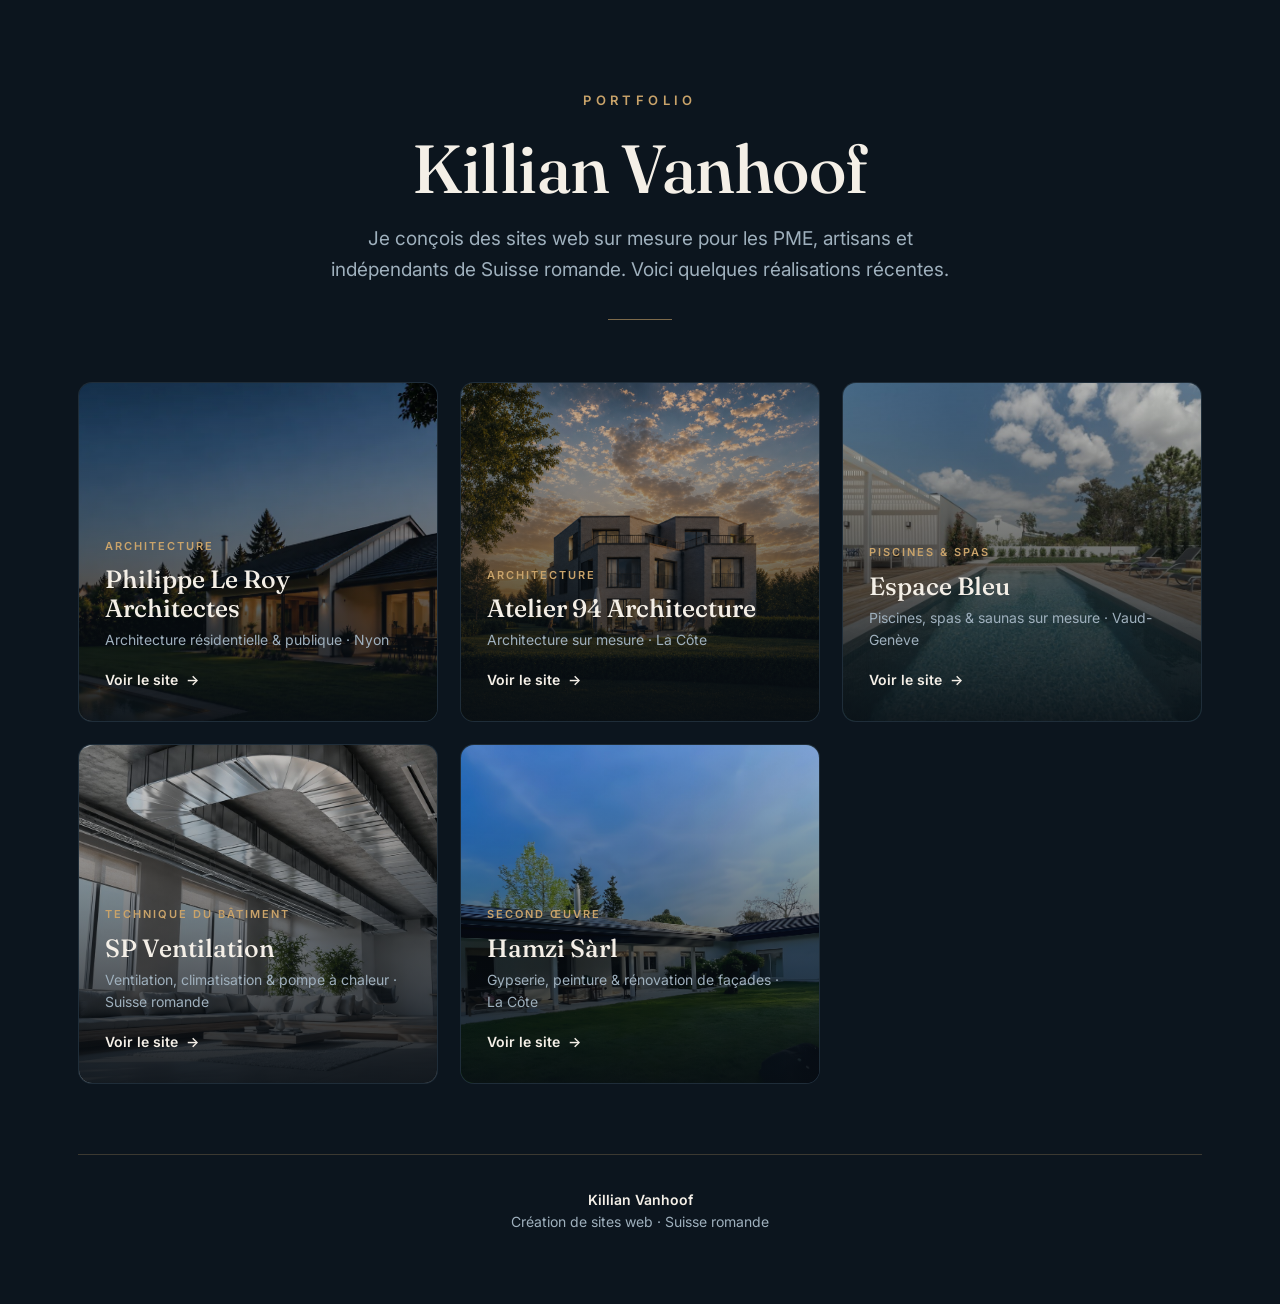
==== index.html @ 25e43cc5 "Portfolio web - demos Suisse romande" ====
<!DOCTYPE html>
<html lang="fr">
<head>
<meta charset="UTF-8" />
<meta name="viewport" content="width=device-width, initial-scale=1.0" />
<title>Killian Vanhoof — Création de sites web | Suisse romande</title>
<meta name="description" content="Sites web sur mesure pour PME, artisans et indépendants de Suisse romande. Quelques réalisations récentes." />
<link rel="preconnect" href="https://fonts.googleapis.com" />
<link rel="preconnect" href="https://fonts.gstatic.com" crossorigin />
<link href="https://fonts.googleapis.com/css2?family=Fraunces:opsz,wght@9..144,400;9..144,500;9..144,600&family=Inter:wght@400;500;600&display=swap" rel="stylesheet" />
<style>
  :root{
    --navy:#0C151E; --navy-2:#11202D; --gold:#C9A36A; --cream:#F4EFE7;
    --muted:#9FB0BD; --line:rgba(201,163,106,.25);
  }
  *{box-sizing:border-box;margin:0;padding:0}
  html{scroll-behavior:smooth}
  body{
    font-family:'Inter',system-ui,sans-serif;
    background:var(--navy); color:var(--cream);
    -webkit-font-smoothing:antialiased; line-height:1.6;
  }
  .wrap{max-width:1180px;margin:0 auto;padding:0 28px}

  header{padding:90px 0 54px;text-align:center}
  .overline{
    font-size:13px;letter-spacing:.34em;text-transform:uppercase;
    color:var(--gold);font-weight:600;margin-bottom:22px
  }
  h1{
    font-family:'Fraunces',serif;font-weight:500;
    font-size:clamp(38px,6vw,68px);line-height:1.05;letter-spacing:-.5px;
    margin-bottom:20px
  }
  .tagline{
    max-width:620px;margin:0 auto;font-size:clamp(16px,2vw,19px);
    color:var(--muted)
  }
  .rule{width:64px;height:1px;background:var(--gold);margin:34px auto 0;opacity:.6}

  .grid{
    display:grid;gap:22px;padding:8px 0 40px;
    grid-template-columns:repeat(auto-fit,minmax(330px,1fr))
  }
  .card{
    position:relative;display:block;overflow:hidden;border-radius:14px;
    min-height:340px;text-decoration:none;color:var(--cream);
    border:1px solid rgba(255,255,255,.06);
    background:var(--navy-2);
    transition:transform .45s cubic-bezier(.2,.7,.2,1), box-shadow .45s
  }
  .card:hover{transform:translateY(-6px);box-shadow:0 24px 50px rgba(0,0,0,.45)}
  .card .bg{
    position:absolute;inset:0;background-size:cover;background-position:center;
    transition:transform .8s cubic-bezier(.2,.7,.2,1);transform:scale(1.02)
  }
  .card:hover .bg{transform:scale(1.08)}
  .card .veil{
    position:absolute;inset:0;
    background:linear-gradient(180deg,rgba(8,14,20,.15) 0%,rgba(8,14,20,.55) 52%,rgba(8,14,20,.92) 100%)
  }
  .card .body{position:absolute;left:0;right:0;bottom:0;padding:26px 26px 28px}
  .tag{
    display:inline-block;font-size:11px;letter-spacing:.18em;text-transform:uppercase;
    color:var(--gold);font-weight:600;margin-bottom:10px
  }
  .card h2{
    font-family:'Fraunces',serif;font-weight:500;font-size:25px;line-height:1.15;margin-bottom:6px
  }
  .card .sector{font-size:14px;color:var(--muted);margin-bottom:16px}
  .see{
    font-size:14px;font-weight:600;color:var(--cream);
    display:inline-flex;align-items:center;gap:8px
  }
  .see .arw{transition:transform .35s}
  .card:hover .see .arw{transform:translateX(6px)}

  footer{
    border-top:1px solid var(--line);margin-top:30px;
    padding:34px 0 70px;text-align:center;color:var(--muted);font-size:14px
  }
  footer .name{color:var(--cream);font-weight:600}
</style>
</head>
<body>
  <div class="wrap">
    <header>
      <div class="overline">Portfolio</div>
      <h1>Killian Vanhoof</h1>
      <p class="tagline">Je conçois des sites web sur mesure pour les PME, artisans et indépendants de Suisse romande. Voici quelques réalisations récentes.</p>
      <div class="rule"></div>
    </header>

    <main class="grid">
      <a class="card" href="leroy/index.html">
        <div class="bg" style="background-image:url('leroy/assets/hero-1280.webp')"></div>
        <div class="veil"></div>
        <div class="body">
          <span class="tag">Architecture</span>
          <h2>Philippe Le Roy Architectes</h2>
          <div class="sector">Architecture résidentielle &amp; publique · Nyon</div>
          <span class="see">Voir le site <span class="arw">&rarr;</span></span>
        </div>
      </a>

      <a class="card" href="https://fantastic-eclair-ae7098.netlify.app" target="_blank" rel="noopener">
        <div class="bg" style="background-image:url('atelier94-hero.jpg')"></div>
        <div class="veil"></div>
        <div class="body">
          <span class="tag">Architecture</span>
          <h2>Atelier 94 Architecture</h2>
          <div class="sector">Architecture sur mesure · La Côte</div>
          <span class="see">Voir le site <span class="arw">&rarr;</span></span>
        </div>
      </a>

      <a class="card" href="espace-bleu/index.html">
        <div class="bg" style="background-image:url('espace-bleu/assets/pool-garden.jpg')"></div>
        <div class="veil"></div>
        <div class="body">
          <span class="tag">Piscines &amp; spas</span>
          <h2>Espace Bleu</h2>
          <div class="sector">Piscines, spas &amp; saunas sur mesure · Vaud-Genève</div>
          <span class="see">Voir le site <span class="arw">&rarr;</span></span>
        </div>
      </a>

      <a class="card" href="sp/index.html">
        <div class="bg" style="background-image:url('sp/assets/hero.jpg')"></div>
        <div class="veil"></div>
        <div class="body">
          <span class="tag">Technique du bâtiment</span>
          <h2>SP Ventilation</h2>
          <div class="sector">Ventilation, climatisation &amp; pompe à chaleur · Suisse romande</div>
          <span class="see">Voir le site <span class="arw">&rarr;</span></span>
        </div>
      </a>

      <a class="card" href="hamzi/index.html">
        <div class="bg" style="background-image:url('hamzi/assets/hero.jpg')"></div>
        <div class="veil"></div>
        <div class="body">
          <span class="tag">Second œuvre</span>
          <h2>Hamzi Sàrl</h2>
          <div class="sector">Gypserie, peinture &amp; rénovation de façades · La Côte</div>
          <span class="see">Voir le site <span class="arw">&rarr;</span></span>
        </div>
      </a>
    </main>

    <footer>
      <div class="name">Killian Vanhoof</div>
      Création de sites web · Suisse romande
    </footer>
  </div>
</body>
</html>
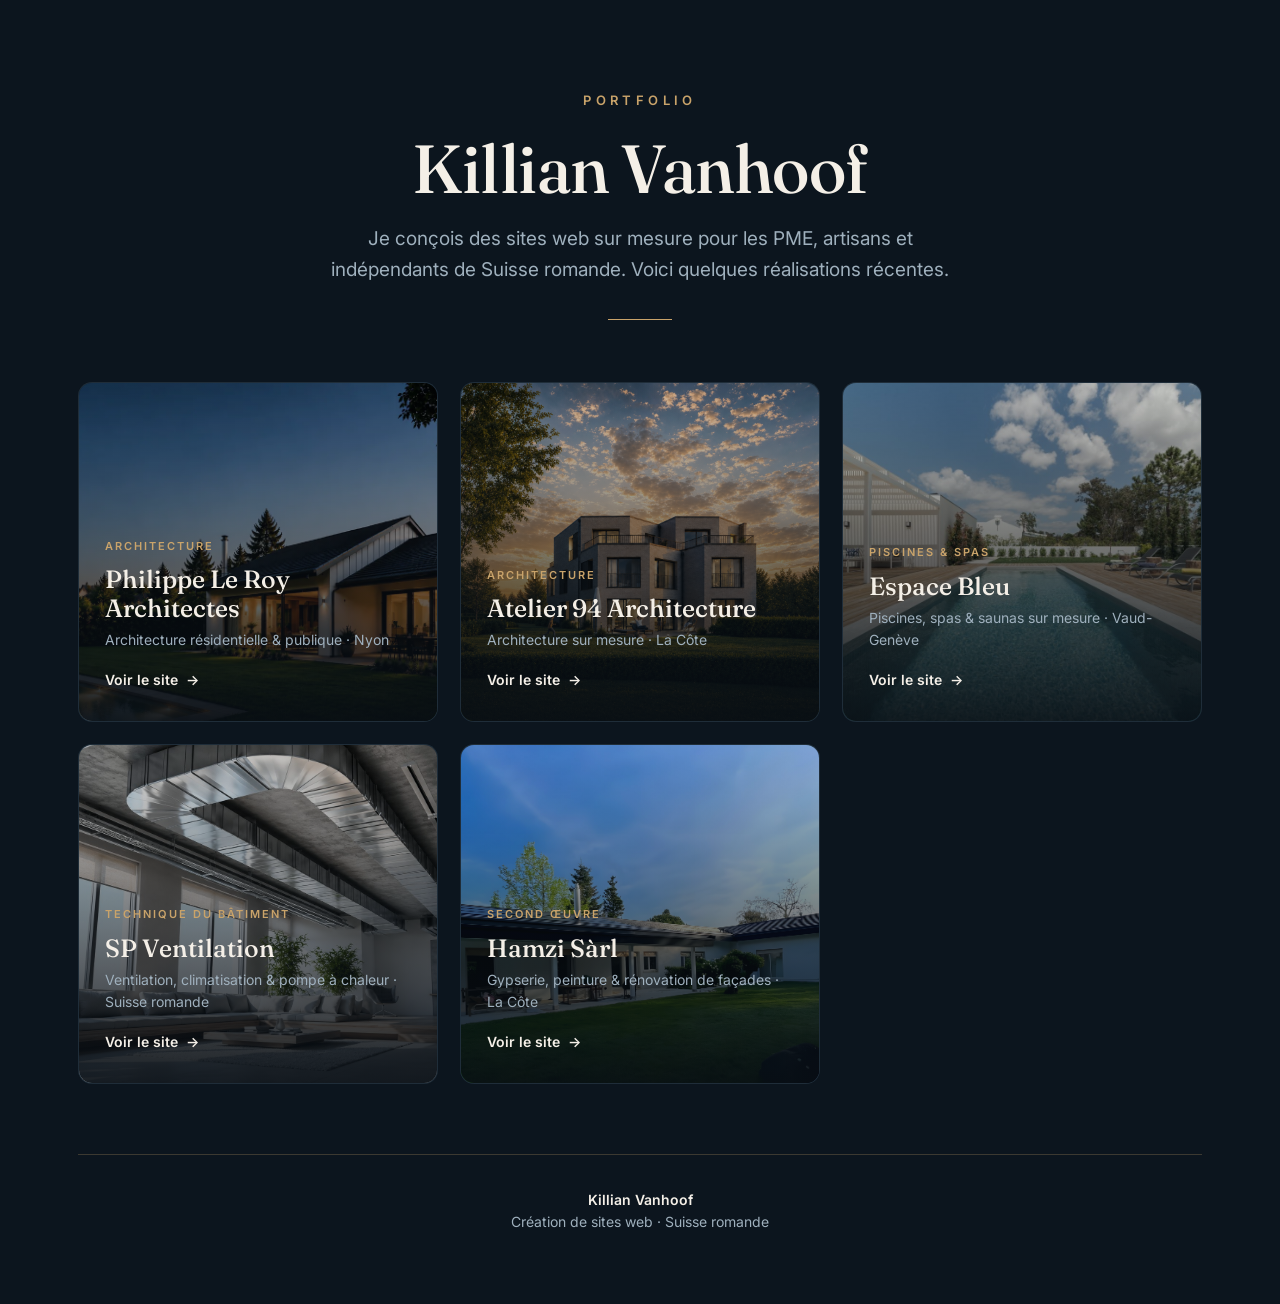
==== commit 627404dc: "Cover: animations d'entree + fluidite" ====
--- a/index.html
+++ b/index.html
@@ -80,6 +80,26 @@
     padding:34px 0 70px;text-align:center;color:var(--muted);font-size:14px
   }
   footer .name{color:var(--cream);font-weight:600}
+
+  /* --- Animations d'entrée + fluidité --- */
+  @media (prefers-reduced-motion: no-preference){
+    @keyframes rise{
+      from{opacity:0;transform:translateY(30px)}
+      to{opacity:1;transform:translateY(0)}
+    }
+    @keyframes fadeIn{from{opacity:0}to{opacity:1}}
+    body{animation:fadeIn .6s ease both}
+    .overline,h1,.tagline,.rule{animation:rise 1s cubic-bezier(.2,.75,.2,1) both}
+    h1{animation-delay:.10s}
+    .tagline{animation-delay:.22s}
+    .rule{animation-delay:.34s}
+    .card{animation:rise .95s cubic-bezier(.2,.75,.2,1) both}
+    .grid .card:nth-child(1){animation-delay:.42s}
+    .grid .card:nth-child(2){animation-delay:.52s}
+    .grid .card:nth-child(3){animation-delay:.62s}
+    .grid .card:nth-child(4){animation-delay:.72s}
+    .grid .card:nth-child(5){animation-delay:.82s}
+  }
 </style>
 </head>
 <body>
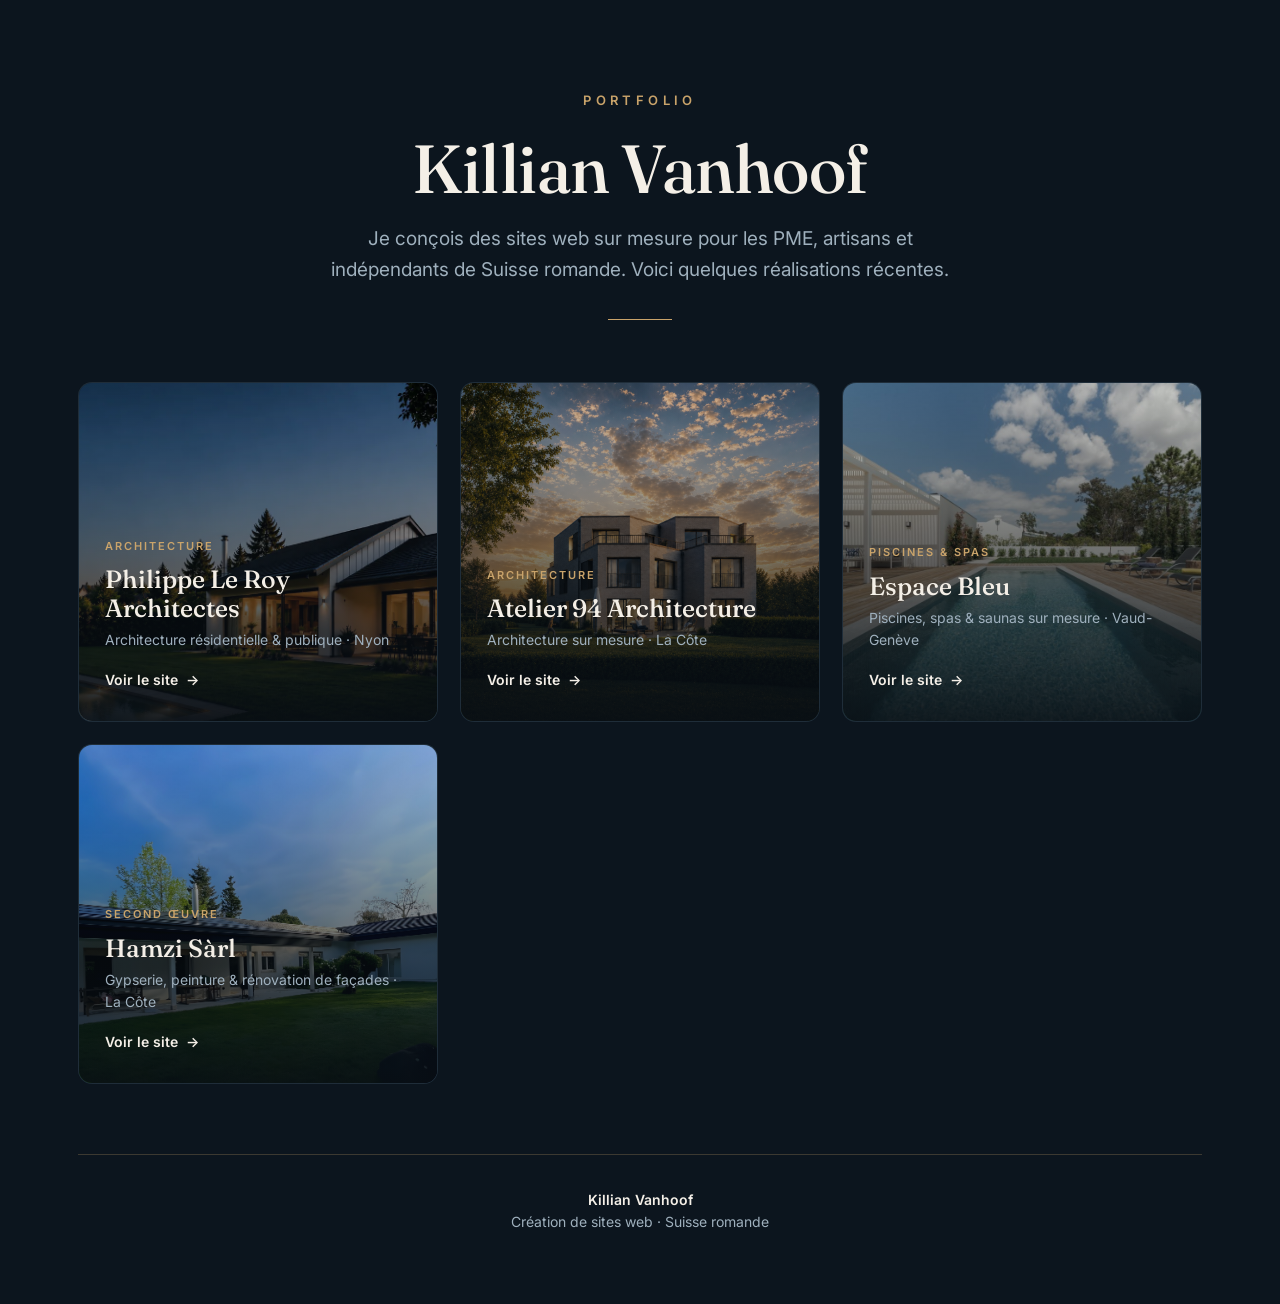
==== commit bbef9246: "Retire SP Ventilation (projet d'un pote, pas une réalisation perso)" ====
--- a/index.html
+++ b/index.html
@@ -145,17 +145,6 @@
         </div>
       </a>
 
-      <a class="card" href="sp/index.html">
-        <div class="bg" style="background-image:url('sp/assets/hero.jpg')"></div>
-        <div class="veil"></div>
-        <div class="body">
-          <span class="tag">Technique du bâtiment</span>
-          <h2>SP Ventilation</h2>
-          <div class="sector">Ventilation, climatisation &amp; pompe à chaleur · Suisse romande</div>
-          <span class="see">Voir le site <span class="arw">&rarr;</span></span>
-        </div>
-      </a>
-
       <a class="card" href="hamzi/index.html">
         <div class="bg" style="background-image:url('hamzi/assets/hero.jpg')"></div>
         <div class="veil"></div>
@@ -173,5 +162,15 @@
       Création de sites web · Suisse romande
     </footer>
   </div>
+  <script>
+    /* Les démos Le Roy & Hamzi affichent un préloader d'intro qui masque
+       l'animation des titres au 1er affichage (visible seulement après refresh).
+       On pré-arme leur flag de session (même origine, même onglet) pour que
+       la démo saute ce préloader et joue ses animations immédiatement. */
+    try {
+      sessionStorage.setItem('lr-seen', '1');
+      sessionStorage.setItem('hz-seen', '1');
+    } catch (e) {}
+  </script>
 </body>
 </html>
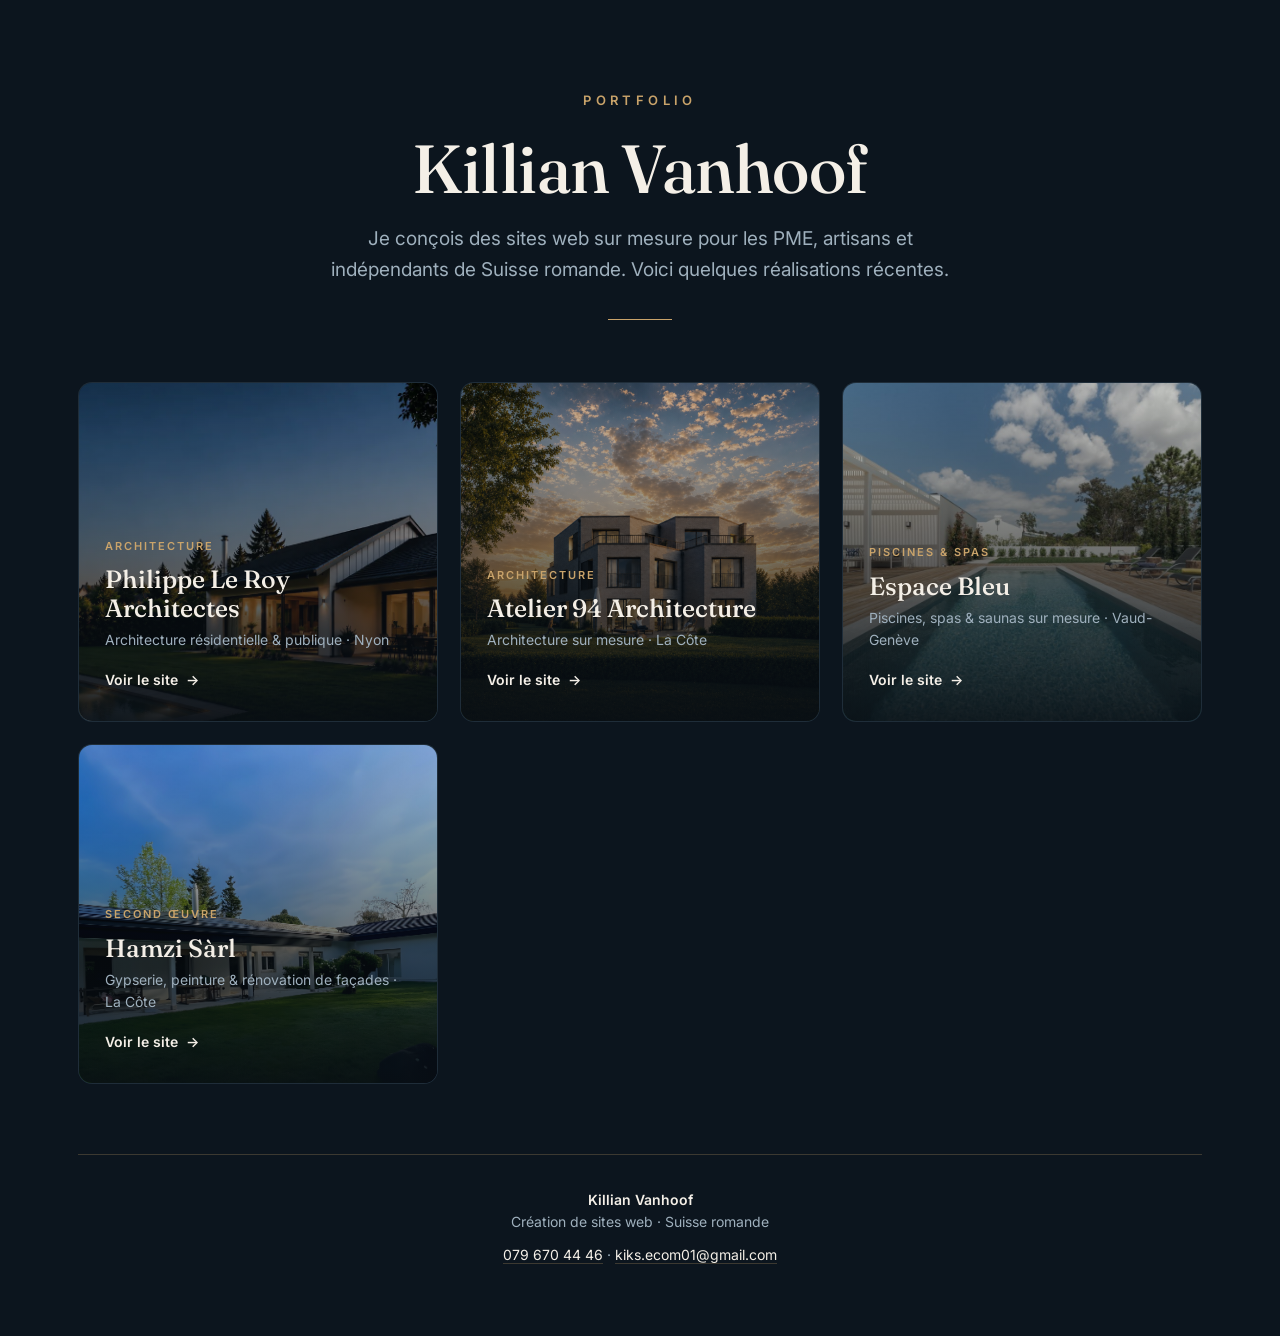
==== commit 1051f527: "Footer: contact pro (téléphone + email) Co-Authored-By: Claude Fable 5 <noreply@anthropic.com>" ====
--- a/index.html
+++ b/index.html
@@ -80,6 +80,9 @@
     padding:34px 0 70px;text-align:center;color:var(--muted);font-size:14px
   }
   footer .name{color:var(--cream);font-weight:600}
+  footer .contact{margin-top:10px}
+  footer .contact a{color:var(--cream);text-decoration:none;border-bottom:1px solid var(--line)}
+  footer .contact a:hover{border-bottom-color:var(--cream)}
 
   /* --- Animations d'entrée + fluidité --- */
   @media (prefers-reduced-motion: no-preference){
@@ -160,6 +163,9 @@
     <footer>
       <div class="name">Killian Vanhoof</div>
       Création de sites web · Suisse romande
+      <div class="contact">
+        <a href="tel:+41796704446">079 670 44 46</a> · <a href="mailto:kiks.ecom01@gmail.com">kiks.ecom01@gmail.com</a>
+      </div>
     </footer>
   </div>
   <script>
